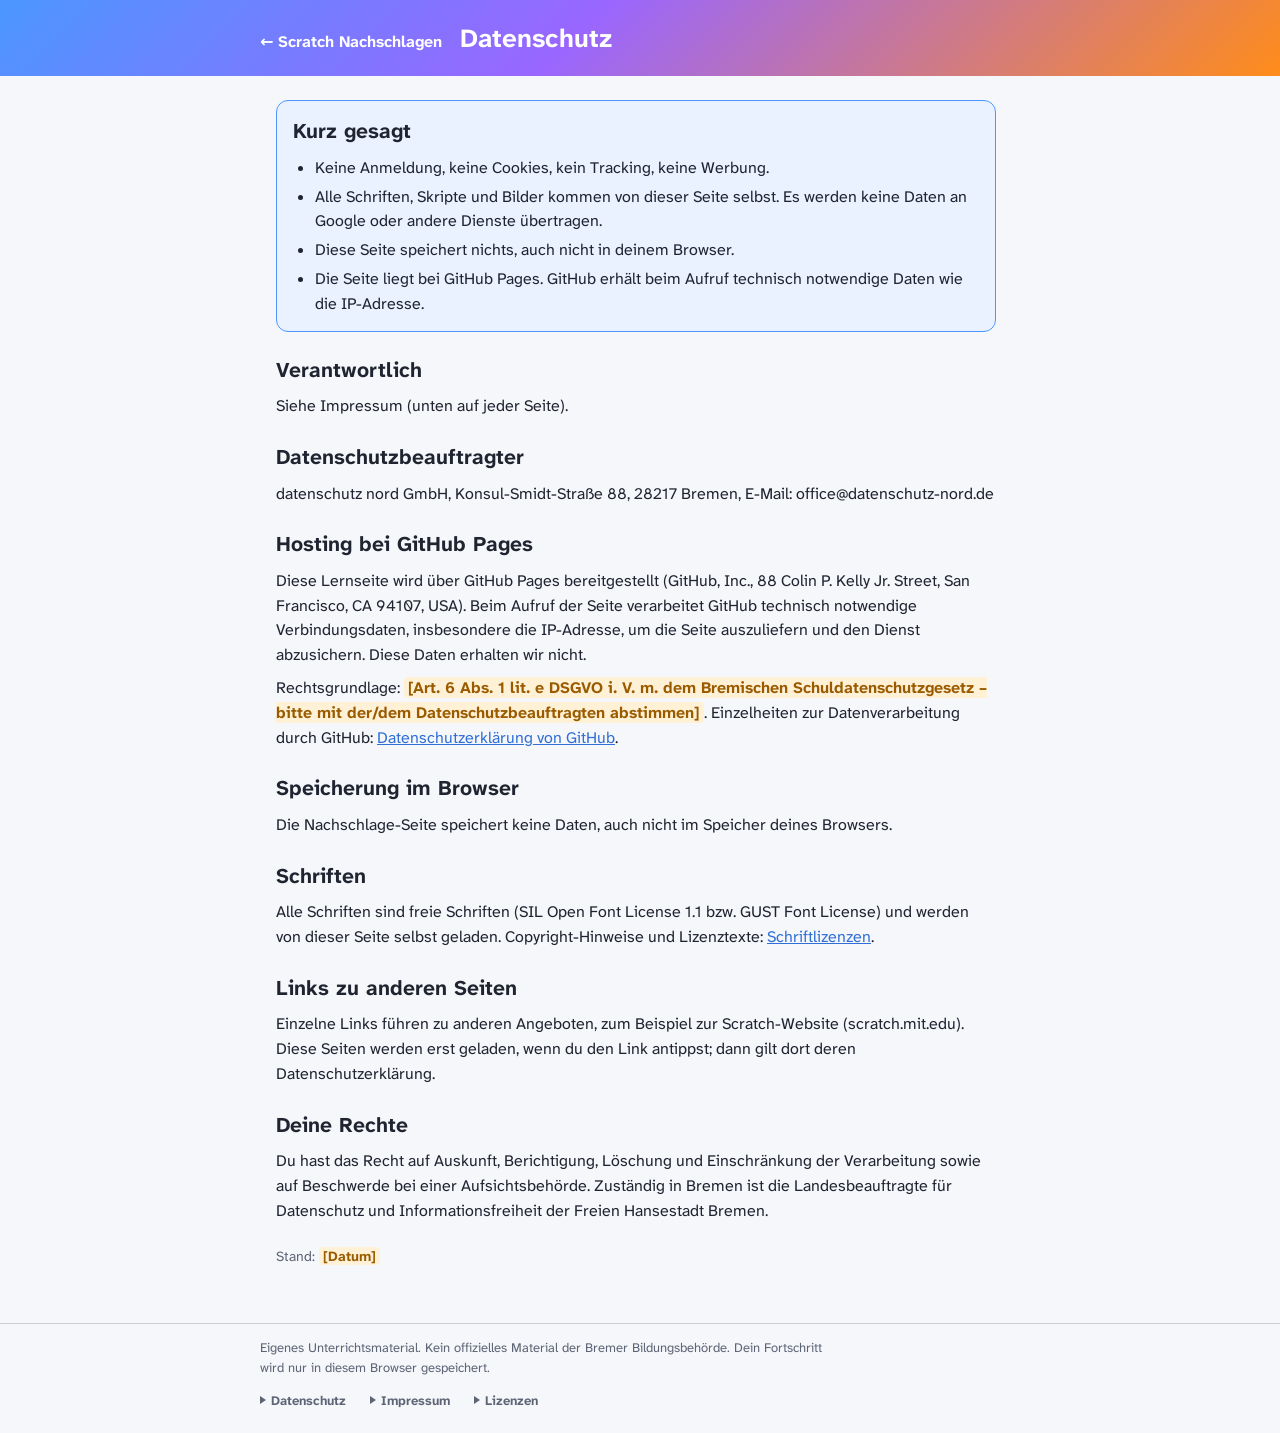
==== datenschutz.html @ 97483a83 "Impressum, Datenschutz und Schriften wie bei den Energie-Seiten - Seitenfuß mit Schaltern Datenschut" ====
<!doctype html>
<html lang="de">
<head>
<meta charset="utf-8">
<meta name="robots" content="noindex, nofollow, noarchive">
<link rel="stylesheet" href="assets/fonts/fonts.css">
<meta name="viewport" content="width=device-width, initial-scale=1">
<title>Datenschutz · Scratch Nachschlagen</title>
<style>
:root{--bg:#f6f7fb;--card:#fff;--ink:#1f2430;--muted:#5d6475;--line:#e3e6ee;--blue:#4c97ff;--sky:#eaf2ff;--warn:#9a5b00;--warn-soft:#fff1d6}
*{box-sizing:border-box}
body{margin:0;background:var(--bg);color:var(--ink);font:16px/1.55 "Atkinson Hyperlegible Next",system-ui,-apple-system,"Segoe UI",Roboto,Arial,sans-serif}
.band{background:linear-gradient(135deg,#4c97ff 0%,#9966ff 45%,#ff8c1a 100%);color:#fff;padding:18px 16px}
.band .wrap{display:flex;align-items:baseline;gap:18px;flex-wrap:wrap}
.band h1{margin:0;font-size:26px}
.back{color:#fff;font-weight:700;text-decoration:none}
.wrap{max-width:760px;margin:0 auto}
main.wrap{padding:24px 16px}
.doc{max-width:72ch;display:flex;flex-direction:column;gap:22px}
.doc section{display:flex;flex-direction:column;gap:8px}
.doc h2{font-size:21px;margin:0}
.doc p{margin:0}
.doc ul{margin:0;padding-left:22px;display:flex;flex-direction:column;gap:4px}
.ph{background:var(--warn-soft);color:var(--warn);border-radius:4px;padding:0 4px;font-weight:700}
.short{background:var(--sky);border:1.5px solid var(--blue);border-radius:12px;padding:14px 16px}
code{font-family:"Atkinson Hyperlegible Mono",ui-monospace,Consolas,monospace;font-size:.95em;background:var(--sky);padding:0 4px;border-radius:4px}
a{color:#2f6fd6}
.muted{color:var(--muted)}

html body{font-family:"Atkinson Hyperlegible Next",system-ui,-apple-system,"Segoe UI",Roboto,Arial,sans-serif}
button,input,select,textarea{font-family:inherit}
code,kbd,pre,samp{font-family:"Atkinson Hyperlegible Mono",ui-monospace,Consolas,monospace}
.sb3-label,.sb3-comment-label{font-family:"TeX Gyre Heros","Helvetica Neue",Helvetica,Arial,sans-serif}
.stdfuss{display:block;clear:both;margin:32px 0 0;padding:14px max(16px,env(safe-area-inset-right,0px)) calc(18px + env(safe-area-inset-bottom,0px)) max(16px,env(safe-area-inset-left,0px));border-top:1px solid rgba(128,128,128,.35);font-size:13px;line-height:1.5;color:var(--muted,#5d6475);text-align:left;position:relative;z-index:1}
.stdfuss *{box-sizing:border-box}
.stdfuss .stdfuss-in{max-width:760px;margin:0 auto}
.stdfuss p{margin:0 0 8px;max-width:72ch}
.stdfuss .stdfuss-row{display:flex;flex-wrap:wrap;gap:0 24px;align-items:center}
.stdfuss .stdfuss-row button{font:inherit;font-weight:700;color:inherit;background:none;border:0;padding:5px 0;min-height:30px;cursor:pointer;display:inline-flex;align-items:center;gap:5px}
.stdfuss .stdfuss-row button::before{content:"";border:4.5px solid transparent;border-left:6px solid currentColor;border-right:0;transition:transform .15s}
.stdfuss .stdfuss-row button[aria-expanded="true"]::before{transform:rotate(90deg)}
.stdfuss .stdfuss-row button[aria-expanded="true"]{text-decoration:underline;text-underline-offset:3px}
.stdfuss .stdfuss-panel{max-width:72ch;margin-top:4px}
.stdfuss .stdfuss-panel[hidden]{display:none}
.stdfuss ul{margin:4px 0 8px;padding-left:20px}
.stdfuss li{margin:3px 0}
.stdfuss a{color:inherit;text-decoration:underline}

</style>
</head>
<body>
<header class="band"><div class="wrap"><a class="back" href="./">← Scratch Nachschlagen</a><h1>Datenschutz</h1></div></header>
<main class="wrap">
<div class="doc">
  <section class="short" aria-label="Kurzfassung">
    <h2>Kurz gesagt</h2>
    <ul>
      <li>Keine Anmeldung, keine Cookies, kein Tracking, keine Werbung.</li>
      <li>Alle Schriften, Skripte und Bilder kommen von dieser Seite selbst. Es werden keine Daten an Google oder andere Dienste übertragen.</li>
      <li>Diese Seite speichert nichts, auch nicht in deinem Browser.</li>
      <li>Die Seite liegt bei GitHub Pages. GitHub erhält beim Aufruf technisch notwendige Daten wie die IP-Adresse.</li>
    </ul>
  </section>
  <section>
    <h2>Verantwortlich</h2>
    <p>Siehe Impressum (unten auf jeder Seite).</p>
  </section>
  <section>
    <h2>Datenschutzbeauftragter</h2>
    <p>datenschutz nord GmbH, Konsul-Smidt-Straße 88, 28217 Bremen, E-Mail: office@datenschutz-nord.de</p>
  </section>
  <section>
    <h2>Hosting bei GitHub Pages</h2>
    <p>Diese Lernseite wird über GitHub Pages bereitgestellt (GitHub, Inc., 88 Colin P. Kelly Jr. Street, San Francisco, CA 94107, USA). Beim Aufruf der Seite verarbeitet GitHub technisch notwendige Verbindungsdaten, insbesondere die IP-Adresse, um die Seite auszuliefern und den Dienst abzusichern. Diese Daten erhalten wir nicht.</p>
    <p>Rechtsgrundlage: <span class="ph">[Art. 6 Abs. 1 lit. e DSGVO i. V. m. dem Bremischen Schuldatenschutzgesetz – bitte mit der/dem Datenschutzbeauftragten abstimmen]</span>. Einzelheiten zur Datenverarbeitung durch GitHub: <a href="https://docs.github.com/de/site-policy/privacy-policies/github-general-privacy-statement" target="_blank" rel="noopener">Datenschutzerklärung von GitHub</a>.</p>
  </section>
  <section>
    <h2>Speicherung im Browser</h2>
    <p>Die Nachschlage-Seite speichert keine Daten, auch nicht im Speicher deines Browsers.</p>
    
    
  </section>
  <section>
    <h2>Schriften</h2>
    <p>Alle Schriften sind freie Schriften (SIL Open Font License 1.1 bzw. GUST Font License) und werden von dieser Seite selbst geladen. Copyright-Hinweise und Lizenztexte: <a href="assets/fonts/LIZENZEN.txt">Schriftlizenzen</a>.</p>
  </section>
  <section>
    <h2>Links zu anderen Seiten</h2>
    <p>Einzelne Links führen zu anderen Angeboten, zum Beispiel zur Scratch-Website (scratch.mit.edu). Diese Seiten werden erst geladen, wenn du den Link antippst; dann gilt dort deren Datenschutzerklärung.</p>
  </section>
  <section>
    <h2>Deine Rechte</h2>
    <p>Du hast das Recht auf Auskunft, Berichtigung, Löschung und Einschränkung der Verarbeitung sowie auf Beschwerde bei einer Aufsichtsbehörde. Zuständig in Bremen ist die Landesbeauftragte für Datenschutz und Informationsfreiheit der Freien Hansestadt Bremen.</p>
  </section>
  <p class="muted" style="font-size:14px">Stand: <span class="ph">[Datum]</span></p>
</div>
</main>
<footer class="stdfuss" lang="de"><div class="stdfuss-in">
<p>Eigenes Unterrichtsmaterial. Kein offizielles Material der Bremer Bildungsbehörde. Dein Fortschritt wird nur in diesem Browser gespeichert.</p>
<div class="stdfuss-row">
<button type="button" aria-expanded="false" aria-controls="stdfuss-p1">Datenschutz</button>
<button type="button" aria-expanded="false" aria-controls="stdfuss-p2">Impressum</button>
<button type="button" aria-expanded="false" aria-controls="stdfuss-p3">Lizenzen</button>
</div>
<div class="stdfuss-panel" id="stdfuss-p1" hidden>
<ul>
<li><b>Keine Datensammlung:</b> Diese Seite erhebt keine personenbezogenen Daten. Keine Anmeldung, keine Cookies, kein Tracking, keine Formulare, die Daten verschicken.</li>
<li><b>Speicherung nur im Browser:</b> Diese Seite speichert nichts – auch nicht im Browser. Du kannst die Daten in den Einstellungen deines Browsers löschen.</li>
<li><b>Hosting:</b> Die Seite liegt bei GitHub Pages (GitHub, Inc., USA). GitHub verarbeitet beim Aufruf technisch notwendige Daten wie deine IP-Adresse. <a href="https://docs.github.com/de/site-policy/privacy-policies/github-general-privacy-statement" target="_blank" rel="noopener">Datenschutzerklärung von GitHub</a></li>
<li><b>Nichts von fremden Servern:</b> Schriften, Skripte und Bilder werden von dieser Seite selbst geladen.</li>
<li><b>Deine Rechte:</b> Nach der DSGVO hast du das Recht auf Auskunft, Berichtigung, Löschung und Einschränkung der Verarbeitung sowie auf Beschwerde bei einer Datenschutz-Aufsichtsbehörde.</li>
<li><b>Verantwortlich:</b> siehe Impressum.</li>
<li><b>Datenschutzbeauftragter:</b> datenschutz nord GmbH, Konsul-Smidt-Straße 88, 28217 Bremen, office@datenschutz-nord.de</li>
</ul>
<p><a href="datenschutz.html">Ausführliche Datenschutzhinweise</a></p>
</div>
<div class="stdfuss-panel" id="stdfuss-p2" hidden>
<p><b>Oberschule an der Hermannsburg</b><br>Hermannsburg 32f<br>28259 Bremen<br>E-Mail: 505@schule.bremen.de</p>
<p>Vertreten durch den Schulleiter Achim Kaschub</p>
</div>
<div class="stdfuss-panel" id="stdfuss-p3" hidden>
<p>Texte, Aufgaben, Code-Beispiele und Bilder sind eigenes Unterrichtsmaterial. Alle Schriften werden von dieser Seite selbst geladen, ohne Verbindung zu Google oder anderen Schriftdiensten, und wurden nicht verändert.</p>
<ul><li><b>Atkinson Hyperlegible Next</b> – Copyright 2020–2024 The Atkinson Hyperlegible Next Project Authors, SIL Open Font License 1.1</li><li><b>Atkinson Hyperlegible Mono</b> – Copyright 2020–2024 The Atkinson Hyperlegible Mono Project Authors, SIL Open Font License 1.1</li><li><b>TeX Gyre Heros</b> (Blockbeschriftung) – Copyright © 2007–2018 Bogusław Jackowski und Janusz M. Nowacki, GUST Font License</li><li><b>scratchblocks</b> (zeichnet die Scratch-Blöcke) – Copyright © 2013–2021 Tim Radvan, MIT-Lizenz</li></ul>
<p><a href="assets/fonts/LIZENZEN.txt" target="_blank" rel="noopener">Schriftlizenzen</a> · <a href="LICENSE-scratchblocks.txt" target="_blank" rel="noopener">Lizenz scratchblocks</a> (öffnen in neuem Tab)</p>
<p>Scratch ist ein Projekt der Scratch Foundation. Diese Seite steht in keiner Verbindung zur Scratch Foundation.</p>
</div>
<noscript><style>.stdfuss .stdfuss-panel[hidden]{display:block}.stdfuss .stdfuss-row{display:none}</style></noscript>
<script>(function(){var b=document.querySelectorAll('.stdfuss-row button');b.forEach(function(x){x.addEventListener('click',function(){var on=x.getAttribute('aria-expanded')!=='true';b.forEach(function(y){y.setAttribute('aria-expanded','false');document.getElementById(y.getAttribute('aria-controls')).hidden=true;});if(on){x.setAttribute('aria-expanded','true');document.getElementById(x.getAttribute('aria-controls')).hidden=false;}});});})();</script>
</div></footer>
</body>
</html>
---- assets/fonts/fonts.css ----
/* Schriften dieser Seite – alle lokal im Repository, Lizenzen: LIZENZEN.txt */
/* atkinson-hyperlegible-next-latin-ext-400-normal */
@font-face {
  font-family: 'Atkinson Hyperlegible Next';
  font-style: normal;
  font-display: swap;
  font-weight: 400;
  src: url(atkinson-hyperlegible-next-latin-ext-400-normal.woff2) format('woff2');
  unicode-range: U+0100-02BA,U+02BD-02C5,U+02C7-02CC,U+02CE-02D7,U+02DD-02FF,U+0304,U+0308,U+0329,U+1D00-1DBF,U+1E00-1E9F,U+1EF2-1EFF,U+2020,U+20A0-20AB,U+20AD-20C0,U+2113,U+2C60-2C7F,U+A720-A7FF;
}

/* atkinson-hyperlegible-next-latin-400-normal */
@font-face {
  font-family: 'Atkinson Hyperlegible Next';
  font-style: normal;
  font-display: swap;
  font-weight: 400;
  src: url(atkinson-hyperlegible-next-latin-400-normal.woff2) format('woff2');
  unicode-range: U+0000-00FF,U+0131,U+0152-0153,U+02BB-02BC,U+02C6,U+02DA,U+02DC,U+0304,U+0308,U+0329,U+2000-206F,U+20AC,U+2122,U+2191,U+2193,U+2212,U+2215,U+FEFF,U+FFFD;
}
/* atkinson-hyperlegible-next-latin-ext-700-normal */
@font-face {
  font-family: 'Atkinson Hyperlegible Next';
  font-style: normal;
  font-display: swap;
  font-weight: 700;
  src: url(atkinson-hyperlegible-next-latin-ext-700-normal.woff2) format('woff2');
  unicode-range: U+0100-02BA,U+02BD-02C5,U+02C7-02CC,U+02CE-02D7,U+02DD-02FF,U+0304,U+0308,U+0329,U+1D00-1DBF,U+1E00-1E9F,U+1EF2-1EFF,U+2020,U+20A0-20AB,U+20AD-20C0,U+2113,U+2C60-2C7F,U+A720-A7FF;
}

/* atkinson-hyperlegible-next-latin-700-normal */
@font-face {
  font-family: 'Atkinson Hyperlegible Next';
  font-style: normal;
  font-display: swap;
  font-weight: 700;
  src: url(atkinson-hyperlegible-next-latin-700-normal.woff2) format('woff2');
  unicode-range: U+0000-00FF,U+0131,U+0152-0153,U+02BB-02BC,U+02C6,U+02DA,U+02DC,U+0304,U+0308,U+0329,U+2000-206F,U+20AC,U+2122,U+2191,U+2193,U+2212,U+2215,U+FEFF,U+FFFD;
}
/* atkinson-hyperlegible-next-latin-ext-400-italic */
@font-face {
  font-family: 'Atkinson Hyperlegible Next';
  font-style: italic;
  font-display: swap;
  font-weight: 400;
  src: url(atkinson-hyperlegible-next-latin-ext-400-italic.woff2) format('woff2');
  unicode-range: U+0100-02BA,U+02BD-02C5,U+02C7-02CC,U+02CE-02D7,U+02DD-02FF,U+0304,U+0308,U+0329,U+1D00-1DBF,U+1E00-1E9F,U+1EF2-1EFF,U+2020,U+20A0-20AB,U+20AD-20C0,U+2113,U+2C60-2C7F,U+A720-A7FF;
}

/* atkinson-hyperlegible-next-latin-400-italic */
@font-face {
  font-family: 'Atkinson Hyperlegible Next';
  font-style: italic;
  font-display: swap;
  font-weight: 400;
  src: url(atkinson-hyperlegible-next-latin-400-italic.woff2) format('woff2');
  unicode-range: U+0000-00FF,U+0131,U+0152-0153,U+02BB-02BC,U+02C6,U+02DA,U+02DC,U+0304,U+0308,U+0329,U+2000-206F,U+20AC,U+2122,U+2191,U+2193,U+2212,U+2215,U+FEFF,U+FFFD;
}
/* atkinson-hyperlegible-mono-latin-ext-400-normal */
@font-face {
  font-family: 'Atkinson Hyperlegible Mono';
  font-style: normal;
  font-display: swap;
  font-weight: 400;
  src: url(atkinson-hyperlegible-mono-latin-ext-400-normal.woff2) format('woff2');
  unicode-range: U+0100-02BA,U+02BD-02C5,U+02C7-02CC,U+02CE-02D7,U+02DD-02FF,U+0304,U+0308,U+0329,U+1D00-1DBF,U+1E00-1E9F,U+1EF2-1EFF,U+2020,U+20A0-20AB,U+20AD-20C0,U+2113,U+2C60-2C7F,U+A720-A7FF;
}

/* atkinson-hyperlegible-mono-latin-400-normal */
@font-face {
  font-family: 'Atkinson Hyperlegible Mono';
  font-style: normal;
  font-display: swap;
  font-weight: 400;
  src: url(atkinson-hyperlegible-mono-latin-400-normal.woff2) format('woff2');
  unicode-range: U+0000-00FF,U+0131,U+0152-0153,U+02BB-02BC,U+02C6,U+02DA,U+02DC,U+0304,U+0308,U+0329,U+2000-206F,U+20AC,U+2122,U+2191,U+2193,U+2212,U+2215,U+FEFF,U+FFFD;
}
/* TeX Gyre Heros: für die Beschriftung der Scratch-Blöcke (Helvetica-kompatible Maße) */
@font-face {
  font-family: 'TeX Gyre Heros';
  font-style: normal;
  font-display: swap;
  font-weight: 400 500;
  src: url(texgyreheros-regular.otf) format('opentype');
}
@font-face {
  font-family: 'TeX Gyre Heros';
  font-style: normal;
  font-display: swap;
  font-weight: 600 700;
  src: url(texgyreheros-bold.otf) format('opentype');
}
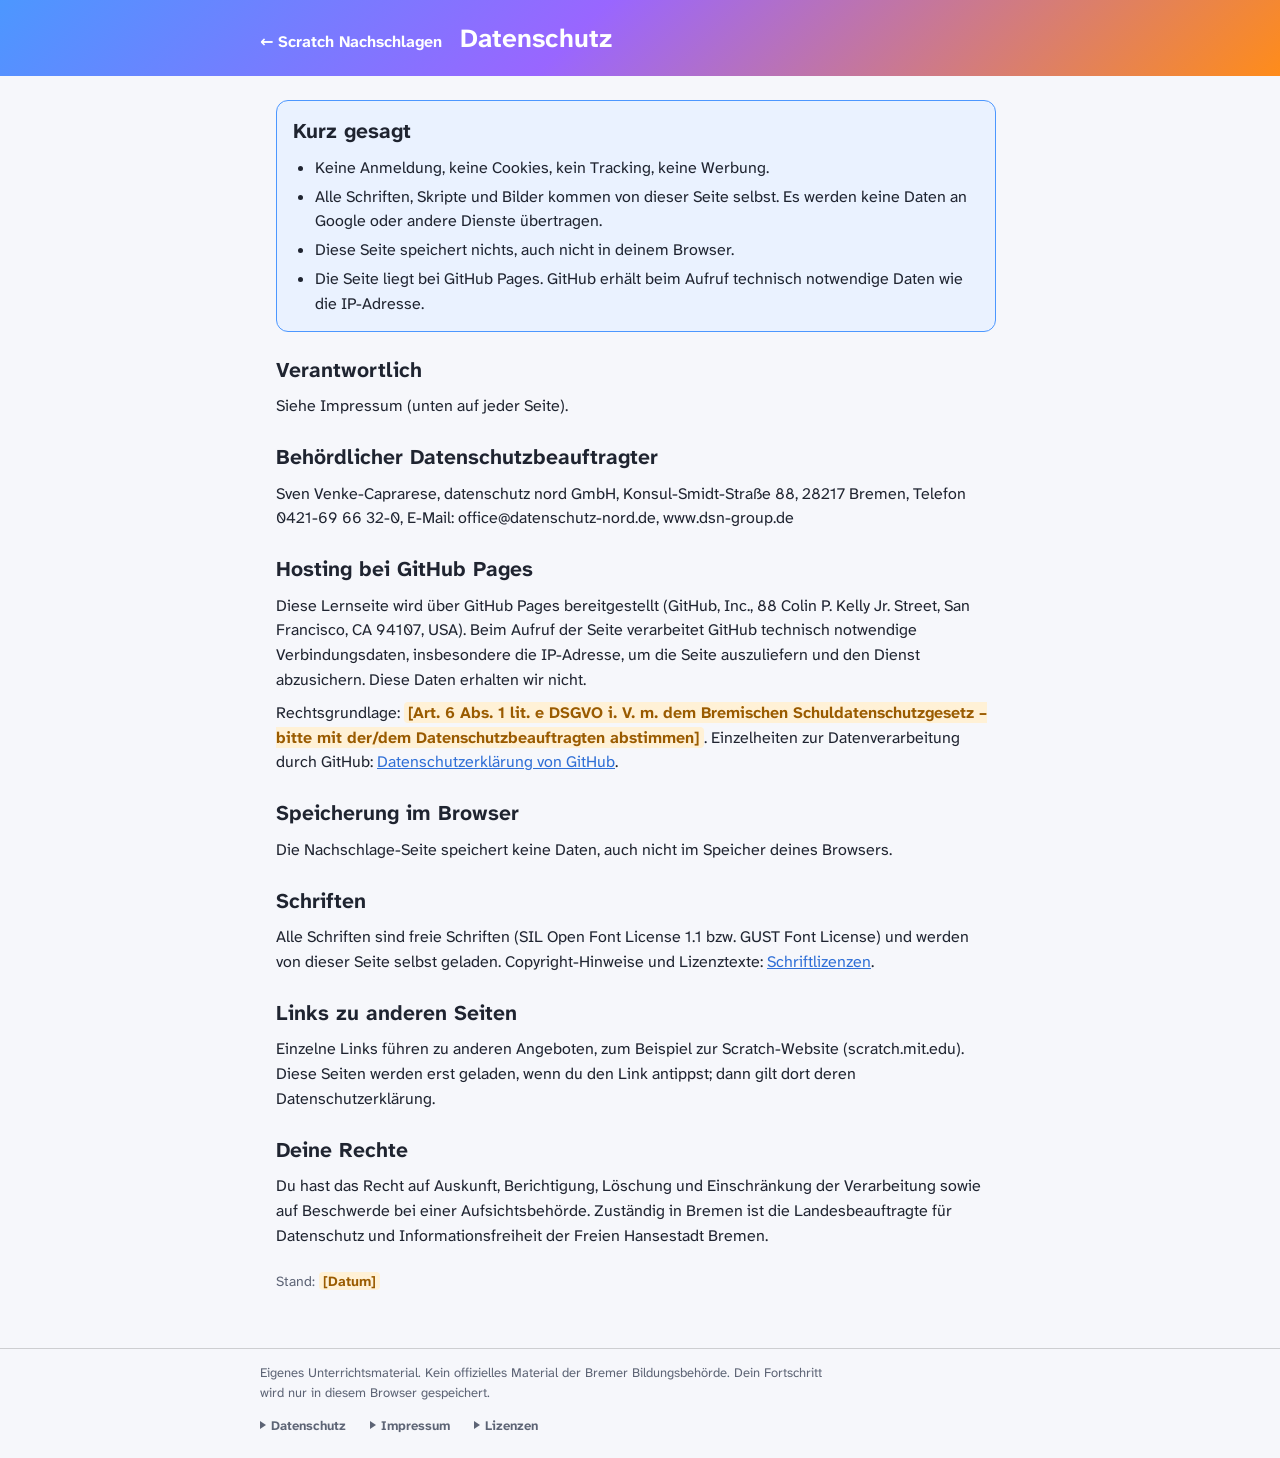
==== commit ed1da235: "Impressum und Datenschutz: Kontaktdaten an die Schulhomepage angeglichen E-Mail 505@schulverwaltung." ====
--- a/datenschutz.html
+++ b/datenschutz.html
@@ -66,8 +66,8 @@
     <p>Siehe Impressum (unten auf jeder Seite).</p>
   </section>
   <section>
-    <h2>Datenschutzbeauftragter</h2>
-    <p>datenschutz nord GmbH, Konsul-Smidt-Straße 88, 28217 Bremen, E-Mail: office@datenschutz-nord.de</p>
+    <h2>Behördlicher Datenschutzbeauftragter</h2>
+    <p>Sven Venke-Caprarese, datenschutz nord GmbH, Konsul-Smidt-Straße 88, 28217 Bremen, Telefon 0421-69 66 32-0, E-Mail: office@datenschutz-nord.de, www.dsn-group.de</p>
   </section>
   <section>
     <h2>Hosting bei GitHub Pages</h2>
@@ -110,12 +110,12 @@
 <li><b>Nichts von fremden Servern:</b> Schriften, Skripte und Bilder werden von dieser Seite selbst geladen.</li>
 <li><b>Deine Rechte:</b> Nach der DSGVO hast du das Recht auf Auskunft, Berichtigung, Löschung und Einschränkung der Verarbeitung sowie auf Beschwerde bei einer Datenschutz-Aufsichtsbehörde.</li>
 <li><b>Verantwortlich:</b> siehe Impressum.</li>
-<li><b>Datenschutzbeauftragter:</b> datenschutz nord GmbH, Konsul-Smidt-Straße 88, 28217 Bremen, office@datenschutz-nord.de</li>
+<li><b>Behördlicher Datenschutzbeauftragter:</b> Sven Venke-Caprarese, datenschutz nord GmbH, Konsul-Smidt-Straße 88, 28217 Bremen, Telefon 0421-69 66 32-0, office@datenschutz-nord.de, www.dsn-group.de</li>
 </ul>
 <p><a href="datenschutz.html">Ausführliche Datenschutzhinweise</a></p>
 </div>
 <div class="stdfuss-panel" id="stdfuss-p2" hidden>
-<p><b>Oberschule an der Hermannsburg</b><br>Hermannsburg 32f<br>28259 Bremen<br>E-Mail: 505@schule.bremen.de</p>
+<p><b>Oberschule an der Hermannsburg</b><br>Hermannsburg 32f<br>28259 Bremen<br>Telefon: 0421-361-15960<br>E-Mail: 505@schulverwaltung.bremen.de</p>
 <p>Vertreten durch den Schulleiter Achim Kaschub</p>
 </div>
 <div class="stdfuss-panel" id="stdfuss-p3" hidden>
